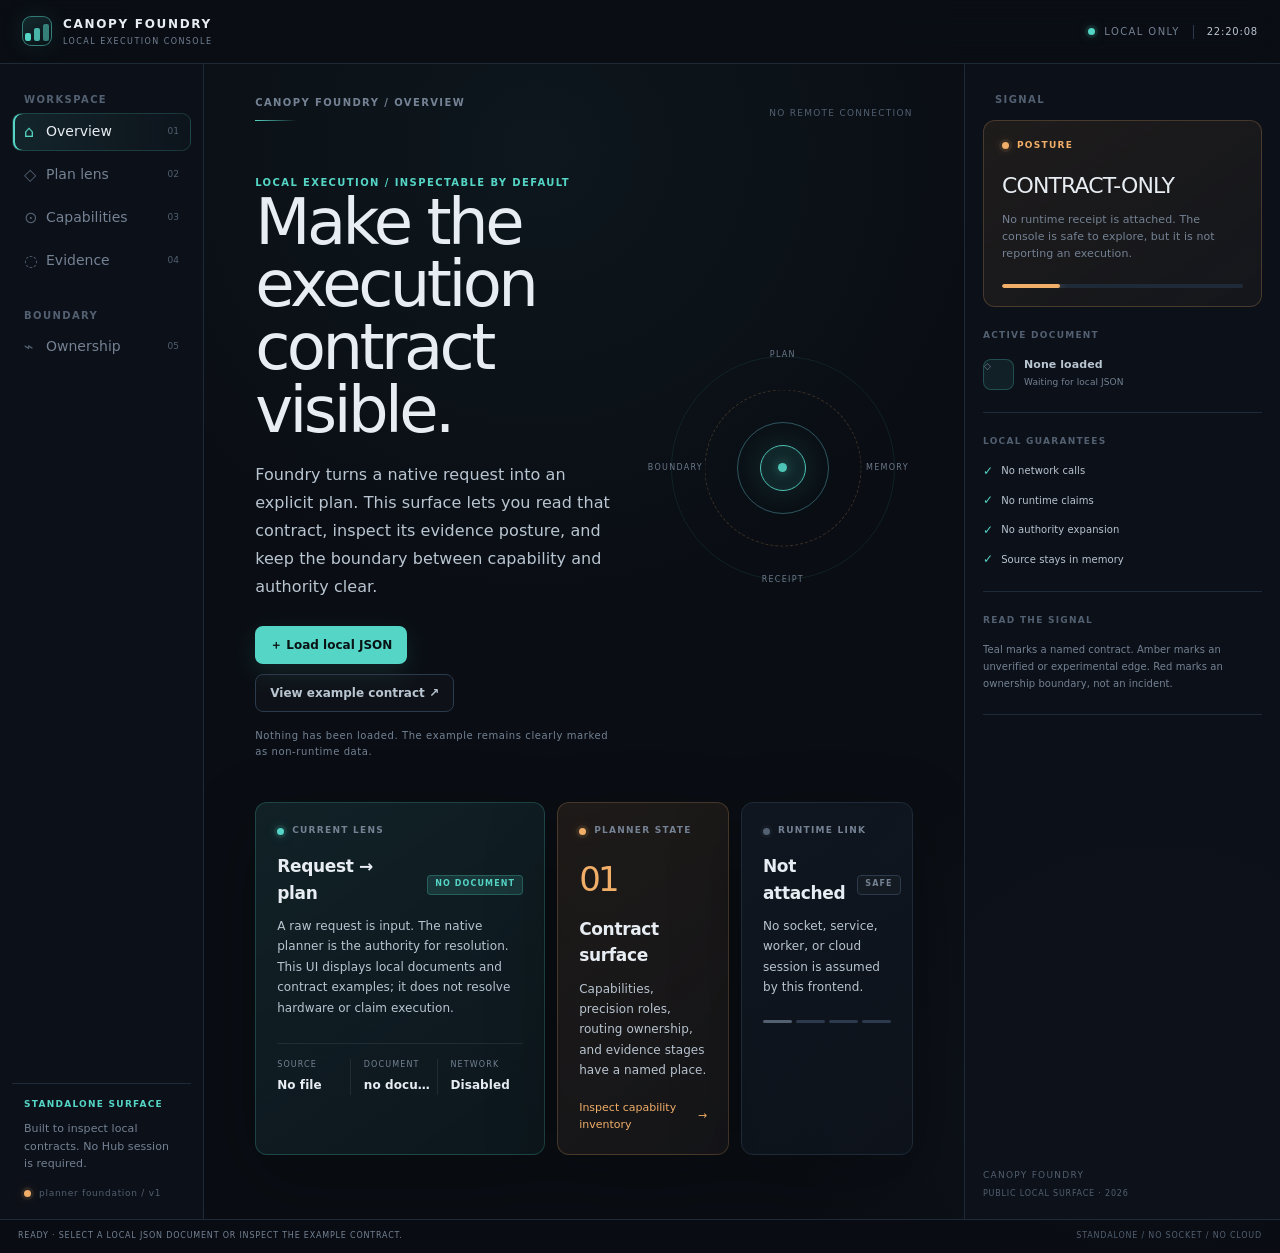
==== frontend/index.html @ 3f26242e "foundry updates" ====
<!doctype html>
<html lang="en" data-view="overview">
  <head>
    <meta charset="utf-8" />
    <meta name="viewport" content="width=device-width, initial-scale=1" />
    <meta
      name="description"
      content="Canopy Foundry local execution console: inspect requests, capability contracts, and bounded evidence without a network service."
    />
    <title>Canopy Foundry · Local execution console</title>
    <link rel="stylesheet" href="./styles.css" />
  </head>
  <body>
    <div class="app-shell">
      <header class="topbar">
        <div class="brand-lockup">
          <div class="brand-mark" aria-hidden="true"><span></span><span></span><span></span></div>
          <div>
            <div class="brand-name">CANOPY FOUNDRY</div>
            <div class="brand-subtitle">LOCAL EXECUTION CONSOLE</div>
          </div>
        </div>
        <div class="topbar-status">
          <span class="status-dot is-teal" aria-hidden="true"></span>
          <span id="runtime-status">LOCAL ONLY</span>
          <span class="topbar-divider" aria-hidden="true"></span>
          <time id="clock" datetime="">--:--</time>
        </div>
      </header>

      <nav class="left-rail" aria-label="Foundry console navigation">
        <div class="rail-label">WORKSPACE</div>
        <button class="nav-item is-active" type="button" data-view="overview">
          <span class="nav-glyph" aria-hidden="true">⌂</span>
          <span>Overview</span>
          <span class="nav-index">01</span>
        </button>
        <button class="nav-item" type="button" data-view="plan">
          <span class="nav-glyph" aria-hidden="true">◇</span>
          <span>Plan lens</span>
          <span class="nav-index">02</span>
        </button>
        <button class="nav-item" type="button" data-view="capabilities">
          <span class="nav-glyph" aria-hidden="true">⊙</span>
          <span>Capabilities</span>
          <span class="nav-index">03</span>
        </button>
        <button class="nav-item" type="button" data-view="evidence">
          <span class="nav-glyph" aria-hidden="true">◌</span>
          <span>Evidence</span>
          <span class="nav-index">04</span>
        </button>

        <div class="rail-label rail-label-spaced">BOUNDARY</div>
        <button class="nav-item" type="button" data-view="boundaries">
          <span class="nav-glyph" aria-hidden="true">⌁</span>
          <span>Ownership</span>
          <span class="nav-index">05</span>
        </button>

        <div class="rail-bottom">
          <div class="rail-bottom-title">STANDALONE SURFACE</div>
          <p>Built to inspect local contracts. No Hub session is required.</p>
          <div class="rail-version"><span class="status-dot is-amber" aria-hidden="true"></span> planner foundation / v1</div>
        </div>
      </nav>

      <main class="main-content">
        <div class="main-heading">
          <div>
            <div class="eyebrow">CANOPY FOUNDRY / <span id="current-view-label">OVERVIEW</span></div>
            <div class="heading-rule" aria-hidden="true"></div>
          </div>
          <div class="heading-meta">NO REMOTE CONNECTION</div>
        </div>

        <section class="view-panel is-active" data-view-panel="overview" aria-labelledby="overview-title">
          <div class="hero-block">
            <div class="hero-copy">
              <div class="eyebrow eyebrow-teal">LOCAL EXECUTION / INSPECTABLE BY DEFAULT</div>
              <h1 id="overview-title">Make the execution contract visible.</h1>
              <p class="hero-lede">
                Foundry turns a native request into an explicit plan. This surface lets you read that contract,
                inspect its evidence posture, and keep the boundary between capability and authority clear.
              </p>
              <div class="hero-actions">
                <button class="button button-primary" type="button" data-action="load-file">
                  <span aria-hidden="true">＋</span> Load local JSON
                </button>
                <button class="button button-quiet" type="button" data-action="example">
                  View example contract <span aria-hidden="true">↗</span>
                </button>
                <input id="request-file" type="file" accept=".json,application/json" hidden />
              </div>
              <p class="microcopy" id="source-note">Nothing has been loaded. The example remains clearly marked as non-runtime data.</p>
            </div>
            <div class="hero-orbit" aria-hidden="true">
              <div class="orbit orbit-outer"></div>
              <div class="orbit orbit-mid"></div>
              <div class="orbit orbit-inner"></div>
              <div class="orbit-core"><span></span></div>
              <div class="orbit-label orbit-label-top">PLAN</div>
              <div class="orbit-label orbit-label-right">MEMORY</div>
              <div class="orbit-label orbit-label-bottom">RECEIPT</div>
              <div class="orbit-label orbit-label-left">BOUNDARY</div>
            </div>
          </div>

          <div class="overview-grid">
            <article class="panel panel-teal panel-large">
              <div class="panel-kicker"><span class="status-dot is-teal" aria-hidden="true"></span> CURRENT LENS</div>
              <div class="panel-title-row">
                <h2>Request → plan</h2>
                <span class="tag tag-teal" id="overview-source-tag">EMPTY</span>
              </div>
              <p class="panel-copy">
                A raw request is input. The native planner is the authority for resolution. This UI displays
                local documents and contract examples; it does not resolve hardware or claim execution.
              </p>
              <div class="metric-row">
                <div class="metric">
                  <span class="metric-label">SOURCE</span>
                  <strong id="overview-source">No file</strong>
                </div>
                <div class="metric">
                  <span class="metric-label">DOCUMENT</span>
                  <strong id="overview-document">—</strong>
                </div>
                <div class="metric">
                  <span class="metric-label">NETWORK</span>
                  <strong>Disabled</strong>
                </div>
              </div>
            </article>

            <article class="panel panel-amber">
              <div class="panel-kicker"><span class="status-dot is-amber" aria-hidden="true"></span> PLANNER STATE</div>
              <div class="state-number">01</div>
              <h2>Contract surface</h2>
              <p class="panel-copy">Capabilities, precision roles, routing ownership, and evidence stages have a named place.</p>
              <button class="inline-link" type="button" data-view-jump="capabilities">Inspect capability inventory <span aria-hidden="true">→</span></button>
            </article>

            <article class="panel panel-muted">
              <div class="panel-kicker"><span class="status-dot is-muted" aria-hidden="true"></span> RUNTIME LINK</div>
              <div class="panel-title-row">
                <h2>Not attached</h2>
                <span class="tag tag-muted">SAFE</span>
              </div>
              <p class="panel-copy">No socket, service, worker, or cloud session is assumed by this frontend.</p>
              <div class="empty-line"><span></span><span></span><span></span><span></span></div>
            </article>
          </div>
        </section>

        <section class="view-panel" data-view-panel="plan" aria-labelledby="plan-title" hidden>
          <div class="view-title-row">
            <div>
              <div class="eyebrow eyebrow-teal">CONTRACT / REQUEST + RESOLUTION</div>
              <h1 id="plan-title">Plan lens</h1>
            </div>
            <span class="tag tag-muted" id="plan-state-tag">NO DOCUMENT</span>
          </div>
          <div class="notice notice-amber">
            <span class="notice-icon" aria-hidden="true">!</span>
            <span><strong>Evidence boundary.</strong> A displayed contract is not proof that a device, kernel, or optimizer actually ran.</span>
          </div>
          <div class="plan-layout">
            <article class="panel">
              <div class="panel-heading">
                <div>
                  <div class="panel-kicker">INPUT DOCUMENT</div>
                  <h2 id="plan-document-name">No local JSON loaded</h2>
                </div>
                <button class="small-button" type="button" data-action="load-file">LOAD</button>
              </div>
              <div class="fact-list" id="request-facts"></div>
              <details class="json-details">
                <summary>View bounded source JSON</summary>
                <pre id="request-json">{}</pre>
              </details>
            </article>

            <article class="panel panel-teal">
              <div class="panel-heading">
                <div>
                  <div class="panel-kicker">RESOLVED SHAPE</div>
                  <h2>ExecutionPlan</h2>
                </div>
                <span class="tag tag-teal">NATIVE OWNER</span>
              </div>
              <div class="fact-list" id="plan-facts"></div>
              <div class="planner-callout">
                <div class="callout-title"><span class="status-dot is-amber" aria-hidden="true"></span> Use the native planner</div>
                <p>Run <code>foundry plan REQUEST.json</code> to obtain a runtime resolution. This panel never substitutes for that result.</p>
              </div>
            </article>

            <article class="panel">
              <div class="panel-heading">
                <div>
                  <div class="panel-kicker">PRECISION ROLES</div>
                  <h2>Representation map</h2>
                </div>
                <span class="tag tag-muted">EXPLICIT</span>
              </div>
              <div class="fact-list" id="precision-facts"></div>
              <div class="thin-rule"></div>
              <p class="microcopy">Master storage, execution views, gradients, accumulators, and optimizer state remain distinct contracts.</p>
            </article>
          </div>
        </section>

        <section class="view-panel" data-view-panel="capabilities" aria-labelledby="capabilities-title" hidden>
          <div class="view-title-row">
            <div>
              <div class="eyebrow eyebrow-teal">INVENTORY / PUBLIC CONTRACT</div>
              <h1 id="capabilities-title">Capabilities</h1>
            </div>
            <span class="tag tag-amber">CATALOG ≠ RUNTIME</span>
          </div>
          <p class="section-lede">The inventory explains what a build or contract knows how to discuss. It does not imply that the current machine has verified or exercised it.</p>
          <div class="capability-table panel">
            <div class="table-head">
              <span>CAPABILITY</span><span>STATE</span><span>EVIDENCE</span><span>BOUNDARY NOTE</span>
            </div>
            <div id="capability-rows"></div>
          </div>
        </section>

        <section class="view-panel" data-view-panel="evidence" aria-labelledby="evidence-title" hidden>
          <div class="view-title-row">
            <div>
              <div class="eyebrow eyebrow-teal">PROVENANCE / NO FLATTENING</div>
              <h1 id="evidence-title">Evidence stages</h1>
            </div>
            <span class="tag tag-muted">BOUNDED RECEIPT MODEL</span>
          </div>
          <p class="section-lede">Requested, resolved, accepted, observed, and persisted are separate claims. A later stage cannot be inferred from an earlier one.</p>
          <div class="evidence-track" id="evidence-track"></div>
          <div class="evidence-grid">
            <article class="panel panel-amber">
              <div class="panel-kicker"><span class="status-dot is-amber" aria-hidden="true"></span> CURRENT POSTURE</div>
              <h2 id="evidence-posture-title">Contract-only</h2>
              <p id="evidence-posture-copy">No runtime receipt is attached. The console is safe to explore, but it is not reporting an execution.</p>
              <div class="posture-meter"><span></span></div>
              <div class="meter-labels"><span>CLAIM DEPTH</span><span>0 / 5</span></div>
            </article>
            <article class="panel">
              <div class="panel-kicker"><span class="status-dot is-teal" aria-hidden="true"></span> RECEIPT FIELDS</div>
              <div class="fact-list" id="receipt-facts"></div>
            </article>
          </div>
        </section>

        <section class="view-panel" data-view-panel="boundaries" aria-labelledby="boundaries-title" hidden>
          <div class="view-title-row">
            <div>
              <div class="eyebrow eyebrow-teal">OWNERSHIP / CONTROL PLANE SEPARATION</div>
              <h1 id="boundaries-title">What belongs where</h1>
            </div>
            <span class="tag tag-teal">STANDALONE FIRST</span>
          </div>
          <p class="section-lede">Foundry is the local execution product. Authority, identity, organization scope, lifecycle, evaluation, and promotion remain outside it.</p>
          <div class="boundary-grid">
            <article class="panel panel-teal">
              <div class="boundary-mark">FOUNDRY</div>
              <h2>Foundry owns</h2>
              <ul class="boundary-list">
                <li>Request admission and plan resolution</li>
                <li>Memory, precision, kernels, routing, and optimizer execution</li>
                <li>Checkpoint integrity and local execution receipts</li>
                <li>Deterministic rejection of unsupported plans</li>
              </ul>
            </article>
            <article class="panel panel-red">
              <div class="boundary-mark">EXTERNAL</div>
              <h2>The Hub owns</h2>
              <ul class="boundary-list">
                <li>Identity, organization scope, roles, and authentication</li>
                <li>Job lifecycle, quotas, cancellation, and worker claims</li>
                <li>Evaluation, audit, promotion, and public projections</li>
                <li>Remote API authority and policy selection</li>
              </ul>
            </article>
            <article class="panel panel-muted boundary-wide">
              <div class="panel-kicker"><span class="status-dot is-muted" aria-hidden="true"></span> THIS FRONTEND</div>
              <h2>Read-only local lens</h2>
              <p class="panel-copy">It reads a JSON file selected by the operator, keeps it in browser memory, and renders bounded inspection views. It does not upload, launch, authorize, or promote anything.</p>
              <div class="boundary-flow">
                <span>JSON file</span><i aria-hidden="true">→</i><strong>local lens</strong><i aria-hidden="true">→</i><span>human review</span>
              </div>
            </article>
          </div>
        </section>
      </main>

      <aside class="right-rail" aria-label="Evidence and local boundary">
        <div class="rail-label">SIGNAL</div>
        <section class="signal-card">
          <div class="signal-topline"><span class="status-dot is-amber" aria-hidden="true"></span><span>POSTURE</span></div>
          <div class="signal-title" id="rail-posture-title">CONTRACT-ONLY</div>
          <p id="rail-posture-copy">No runtime evidence attached.</p>
          <div class="signal-bar"><span></span></div>
        </section>

        <section class="rail-section">
          <div class="rail-section-title">ACTIVE DOCUMENT</div>
          <div class="rail-document">
            <span class="document-icon" aria-hidden="true">◇</span>
            <div>
              <strong id="rail-document-name">None loaded</strong>
              <span id="rail-document-type">Waiting for local JSON</span>
            </div>
          </div>
        </section>

        <section class="rail-section">
          <div class="rail-section-title">LOCAL GUARANTEES</div>
          <div class="guarantee-list">
            <div><span class="check-mark">✓</span><span>No network calls</span></div>
            <div><span class="check-mark">✓</span><span>No runtime claims</span></div>
            <div><span class="check-mark">✓</span><span>No authority expansion</span></div>
            <div><span class="check-mark">✓</span><span>Source stays in memory</span></div>
          </div>
        </section>

        <section class="rail-section rail-note">
          <div class="rail-section-title">READ THE SIGNAL</div>
          <p>Teal marks a named contract. Amber marks an unverified or experimental edge. Red marks an ownership boundary, not an incident.</p>
        </section>

        <div class="right-rail-footer">
          <div>CANOPY FOUNDRY</div>
          <span>PUBLIC LOCAL SURFACE · 2026</span>
        </div>
      </aside>

      <footer class="bottom-bar">
        <span id="footer-message">Ready · select a local JSON document or inspect the example contract.</span>
        <span class="bottom-bar-right">STANDALONE / NO SOCKET / NO CLOUD</span>
      </footer>
    </div>
    <script type="module" src="./app.js"></script>
  </body>
</html>
---- frontend/styles.css ----
:root {
  color-scheme: dark;
  --bg: #0a0e14;
  --bg-raised: #0f151e;
  --bg-raised-2: #141c27;
  --bg-soft: #182331;
  --border: #1e2a38;
  --border-strong: #2b3a4d;
  --text: #e7edf3;
  --text-soft: #b9c5d1;
  --muted: #748294;
  --muted-deep: #526071;
  --teal: #55d5c5;
  --teal-soft: rgba(85, 213, 197, 0.14);
  --cyan: #7fe5f2;
  --amber: #f0ae68;
  --amber-soft: rgba(240, 174, 104, 0.14);
  --red: #ed7875;
  --red-soft: rgba(237, 120, 117, 0.12);
  --shadow: 0 22px 70px rgba(0, 0, 0, 0.28);
  --radius: 12px;
  --left-width: 204px;
  --right-width: 316px;
  --top-height: 64px;
  --bottom-height: 34px;
  font: 14px/1.55 Inter, ui-sans-serif, system-ui, -apple-system, BlinkMacSystemFont, "Segoe UI", sans-serif;
}

* { box-sizing: border-box; }

html { min-width: 320px; background: var(--bg); }

body {
  min-width: 320px;
  min-height: 100vh;
  margin: 0;
  color: var(--text);
  background:
    radial-gradient(circle at 42% 12%, rgba(42, 101, 111, 0.1), transparent 32rem),
    radial-gradient(circle at 90% 88%, rgba(67, 67, 98, 0.08), transparent 28rem),
    var(--bg);
  letter-spacing: 0.005em;
}

button, input { font: inherit; }
button { color: inherit; }

button:focus-visible,
summary:focus-visible {
  outline: 2px solid var(--cyan);
  outline-offset: 3px;
}

.app-shell {
  display: grid;
  grid-template-columns: var(--left-width) minmax(0, 1fr) var(--right-width);
  grid-template-rows: var(--top-height) minmax(0, 1fr) var(--bottom-height);
  min-height: 100vh;
}

.topbar {
  z-index: 2;
  display: flex;
  grid-column: 1 / -1;
  align-items: center;
  justify-content: space-between;
  min-width: 0;
  padding: 0 22px;
  border-bottom: 1px solid var(--border);
  background: rgba(10, 14, 20, 0.9);
  backdrop-filter: blur(16px);
}

.brand-lockup,
.topbar-status,
.panel-kicker,
.signal-topline,
.rail-version,
.guarantee-list div,
.boundary-flow,
.hero-actions,
.panel-title-row,
.view-title-row,
.panel-heading,
.metric-row,
.inline-link,
.notice,
.small-button,
.table-head,
.bottom-bar {
  display: flex;
  align-items: center;
}

.brand-lockup { gap: 11px; }

.brand-mark {
  position: relative;
  display: grid;
  grid-template-columns: repeat(3, 6px);
  align-items: end;
  justify-content: center;
  gap: 3px;
  width: 30px;
  height: 30px;
  padding: 7px 6px;
  border: 1px solid rgba(85, 213, 197, 0.52);
  border-radius: 9px;
  background: linear-gradient(145deg, rgba(85, 213, 197, 0.15), rgba(85, 213, 197, 0.02));
  box-shadow: 0 0 24px rgba(85, 213, 197, 0.1);
}

.brand-mark span {
  display: block;
  height: 8px;
  border-radius: 2px;
  background: var(--teal);
}

.brand-mark span:nth-child(2) { height: 13px; opacity: 0.82; }
.brand-mark span:nth-child(3) { height: 17px; opacity: 0.55; }

.brand-name {
  color: var(--text);
  font-size: 12px;
  font-weight: 760;
  letter-spacing: 0.14em;
}

.brand-subtitle {
  margin-top: 2px;
  color: var(--muted);
  font-size: 8px;
  letter-spacing: 0.18em;
}

.brand-subtitle,
.topbar-status,
.heading-meta,
.rail-label,
.rail-section-title,
.eyebrow,
.metric-label,
.panel-kicker,
.table-head,
.bottom-bar,
.microcopy,
.tag,
.nav-index,
.right-rail-footer,
.signal-topline,
.boundary-mark {
  text-transform: uppercase;
}

.topbar-status {
  gap: 9px;
  color: var(--muted);
  font-size: 10px;
  letter-spacing: 0.14em;
  white-space: nowrap;
}

.topbar-divider {
  width: 1px;
  height: 14px;
  margin: 0 4px;
  background: var(--border-strong);
}

#clock {
  color: var(--text-soft);
  font-variant-numeric: tabular-nums;
  letter-spacing: 0.08em;
}

.status-dot {
  display: inline-block;
  width: 7px;
  height: 7px;
  border-radius: 50%;
  background: var(--muted);
  box-shadow: 0 0 0 3px rgba(116, 130, 148, 0.08);
}

.status-dot.is-teal {
  background: var(--teal);
  box-shadow: 0 0 0 3px rgba(85, 213, 197, 0.1), 0 0 12px rgba(85, 213, 197, 0.38);
}

.status-dot.is-amber {
  background: var(--amber);
  box-shadow: 0 0 0 3px rgba(240, 174, 104, 0.09), 0 0 12px rgba(240, 174, 104, 0.28);
}

.status-dot.is-muted {
  background: var(--muted-deep);
  box-shadow: 0 0 0 3px rgba(82, 96, 113, 0.08);
}

.left-rail,
.right-rail {
  min-height: 0;
  background: rgba(13, 18, 26, 0.7);
}

.left-rail {
  display: flex;
  grid-column: 1;
  grid-row: 2;
  flex-direction: column;
  padding: 28px 12px 18px;
  border-right: 1px solid var(--border);
}

.rail-label {
  padding: 0 12px;
  color: var(--muted-deep);
  font-size: 10px;
  font-weight: 720;
  letter-spacing: 0.14em;
}

.rail-label-spaced { margin-top: 28px; }

.nav-item {
  display: grid;
  grid-template-columns: 22px 1fr auto;
  align-items: center;
  width: 100%;
  min-height: 38px;
  margin-top: 5px;
  padding: 0 11px;
  border: 1px solid transparent;
  border-radius: 9px;
  color: var(--muted);
  background: transparent;
  cursor: pointer;
  text-align: left;
  transition: 150ms ease;
}

.nav-item:hover {
  color: var(--text-soft);
  background: rgba(255, 255, 255, 0.025);
}

.nav-item.is-active {
  border-color: rgba(85, 213, 197, 0.18);
  color: var(--text);
  background: linear-gradient(90deg, rgba(85, 213, 197, 0.11), rgba(85, 213, 197, 0.02));
  box-shadow: inset 2px 0 0 var(--teal);
}

.nav-glyph {
  color: var(--muted-deep);
  font-size: 16px;
  line-height: 1;
}

.nav-item.is-active .nav-glyph { color: var(--teal); }

.nav-index {
  color: var(--muted-deep);
  font-size: 9px;
  font-variant-numeric: tabular-nums;
}

.rail-bottom {
  margin-top: auto;
  padding: 14px 12px 0;
  border-top: 1px solid var(--border);
}

.rail-bottom-title {
  color: var(--teal);
  font-size: 9px;
  font-weight: 720;
  letter-spacing: 0.14em;
}

.rail-bottom p {
  margin: 8px 0 14px;
  color: var(--muted);
  font-size: 11px;
  line-height: 1.6;
}

.rail-version {
  gap: 8px;
  color: var(--muted-deep);
  font-size: 9px;
  letter-spacing: 0.08em;
}

.main-content {
  min-width: 0;
  min-height: 0;
  padding: 26px clamp(22px, 4vw, 58px) 64px;
  overflow: auto;
}

.main-heading {
  display: flex;
  align-items: flex-end;
  justify-content: space-between;
  min-height: 31px;
  margin-bottom: 28px;
}

.eyebrow {
  color: var(--muted);
  font-size: 10px;
  font-weight: 700;
  letter-spacing: 0.14em;
}

.eyebrow-teal { color: var(--teal); }

.heading-rule {
  width: 42px;
  height: 1px;
  margin-top: 10px;
  background: linear-gradient(90deg, var(--teal), transparent);
}

.heading-meta {
  color: var(--muted-deep);
  font-size: 9px;
  letter-spacing: 0.14em;
}

.view-panel {
  max-width: 1080px;
  margin: 0 auto;
  animation: view-in 220ms ease both;
}

.view-panel[hidden] { display: none; }

@keyframes view-in {
  from { opacity: 0; transform: translateY(5px); }
  to { opacity: 1; transform: translateY(0); }
}

.hero-block {
  display: grid;
  grid-template-columns: minmax(0, 1fr) 260px;
  gap: 40px;
  align-items: center;
  min-height: 318px;
  padding: 26px 0 42px;
}

.hero-copy { max-width: 670px; }

h1, h2, p { margin-top: 0; }

h1 {
  max-width: 720px;
  margin-bottom: 20px;
  color: var(--text);
  font-size: clamp(38px, 5vw, 66px);
  font-weight: 430;
  letter-spacing: -0.055em;
  line-height: 0.98;
}

h2 {
  margin-bottom: 10px;
  font-size: 17px;
  font-weight: 560;
  letter-spacing: -0.02em;
}

.hero-lede,
.section-lede {
  max-width: 620px;
  color: var(--text-soft);
  font-size: 16px;
  line-height: 1.75;
}

.hero-lede { margin-bottom: 25px; }
.hero-actions { flex-wrap: wrap; gap: 10px; }

.button,
.small-button {
  border: 1px solid var(--border-strong);
  border-radius: 8px;
  cursor: pointer;
  transition: 150ms ease;
}

.button {
  min-height: 38px;
  padding: 0 14px;
  font-size: 12px;
  font-weight: 650;
}

.button-primary {
  border-color: rgba(85, 213, 197, 0.42);
  color: #091214;
  background: var(--teal);
  box-shadow: 0 8px 24px rgba(85, 213, 197, 0.12);
}

.button-primary:hover {
  background: #78e3d5;
  box-shadow: 0 10px 30px rgba(85, 213, 197, 0.2);
}

.button-quiet {
  color: var(--text-soft);
  background: rgba(255, 255, 255, 0.02);
}

.button-quiet:hover,
.small-button:hover {
  border-color: var(--teal);
  color: var(--text);
  background: var(--teal-soft);
}

.microcopy {
  margin: 16px 0 0;
  color: var(--muted);
  font-size: 10px;
  line-height: 1.6;
  letter-spacing: 0.06em;
  text-transform: none;
}

.hero-orbit {
  position: relative;
  width: 240px;
  height: 240px;
  margin: 0 auto;
  opacity: 0.92;
}

.orbit {
  position: absolute;
  inset: 50%;
  border: 1px solid rgba(85, 213, 197, 0.2);
  border-radius: 50%;
  transform: translate(-50%, -50%);
}

.orbit-outer { width: 224px; height: 224px; border-color: rgba(85, 213, 197, 0.11); }
.orbit-mid {
  width: 157px;
  height: 157px;
  border-style: dashed;
  border-color: rgba(240, 174, 104, 0.24);
  animation: orbit-spin 24s linear infinite;
}
.orbit-inner { width: 92px; height: 92px; border-color: rgba(127, 229, 242, 0.35); }

@keyframes orbit-spin {
  to { transform: translate(-50%, -50%) rotate(360deg); }
}

.orbit-core {
  position: absolute;
  top: 50%;
  left: 50%;
  display: grid;
  place-items: center;
  width: 46px;
  height: 46px;
  border: 1px solid var(--teal);
  border-radius: 50%;
  background: rgba(85, 213, 197, 0.08);
  box-shadow: 0 0 40px rgba(85, 213, 197, 0.2), inset 0 0 20px rgba(85, 213, 197, 0.12);
  transform: translate(-50%, -50%);
}

.orbit-core span {
  width: 9px;
  height: 9px;
  border-radius: 50%;
  background: var(--teal);
  box-shadow: 0 0 14px var(--teal);
}

.orbit-label {
  position: absolute;
  color: var(--muted);
  font-size: 8px;
  letter-spacing: 0.16em;
}

.orbit-label-top { top: 1px; left: 50%; transform: translateX(-50%); }
.orbit-label-right { top: 50%; right: -6px; transform: translateY(-50%); }
.orbit-label-bottom { bottom: 1px; left: 50%; transform: translateX(-50%); }
.orbit-label-left { top: 50%; left: -15px; transform: translateY(-50%); }

.overview-grid,
.plan-layout,
.evidence-grid,
.boundary-grid {
  display: grid;
  gap: 12px;
}

.overview-grid { grid-template-columns: 1.35fr 0.8fr 0.8fr; }

.panel {
  min-width: 0;
  padding: 21px;
  border: 1px solid var(--border);
  border-radius: var(--radius);
  background: linear-gradient(145deg, rgba(20, 28, 39, 0.86), rgba(14, 20, 29, 0.86));
  box-shadow: var(--shadow);
}

.panel-teal {
  border-color: rgba(85, 213, 197, 0.22);
  background: linear-gradient(145deg, rgba(25, 53, 57, 0.5), rgba(14, 26, 32, 0.76));
}

.panel-amber {
  border-color: rgba(240, 174, 104, 0.21);
  background: linear-gradient(145deg, rgba(52, 40, 30, 0.48), rgba(24, 24, 27, 0.8));
}

.panel-red {
  border-color: rgba(237, 120, 117, 0.22);
  background: linear-gradient(145deg, rgba(55, 33, 38, 0.42), rgba(25, 22, 28, 0.82));
}

.panel-muted {
  background: linear-gradient(145deg, rgba(20, 28, 39, 0.64), rgba(14, 20, 29, 0.72));
}

.panel-large { min-height: 226px; }

.panel-kicker, .panel-heading { gap: 8px; }

.panel-kicker {
  margin-bottom: 15px;
  color: var(--muted);
  font-size: 9px;
  font-weight: 720;
  letter-spacing: 0.14em;
}

.panel-title-row { justify-content: space-between; gap: 12px; }
.panel-copy { color: var(--text-soft); font-size: 12px; line-height: 1.7; }

.tag {
  display: inline-flex;
  align-items: center;
  min-height: 20px;
  padding: 0 7px;
  border: 1px solid var(--border-strong);
  border-radius: 4px;
  color: var(--muted);
  font-size: 8px;
  font-weight: 750;
  letter-spacing: 0.14em;
  white-space: nowrap;
}

.tag-teal {
  border-color: rgba(85, 213, 197, 0.25);
  color: var(--teal);
  background: var(--teal-soft);
}

.tag-amber {
  border-color: rgba(240, 174, 104, 0.26);
  color: var(--amber);
  background: var(--amber-soft);
}

.tag-muted { color: var(--muted); background: rgba(255, 255, 255, 0.025); }

.metric-row {
  gap: 0;
  margin-top: 25px;
  padding-top: 15px;
  border-top: 1px solid rgba(255, 255, 255, 0.08);
}

.metric { flex: 1; min-width: 0; }
.metric + .metric { padding-left: 13px; border-left: 1px solid rgba(255, 255, 255, 0.08); }
.metric-label { display: block; margin-bottom: 5px; color: var(--muted); font-size: 8px; letter-spacing: 0.14em; }
.metric strong {
  display: block;
  overflow: hidden;
  color: var(--text);
  font-size: 12px;
  font-weight: 580;
  text-overflow: ellipsis;
  white-space: nowrap;
}

.state-number {
  margin: 3px 0 10px;
  color: var(--amber);
  font-size: 34px;
  font-weight: 300;
  letter-spacing: -0.08em;
}

.inline-link {
  gap: 8px;
  margin-top: 18px;
  padding: 0;
  border: 0;
  color: var(--amber);
  background: none;
  cursor: pointer;
  font-size: 11px;
  text-align: left;
}

.inline-link:hover { color: var(--text); }
.empty-line { display: flex; gap: 4px; margin-top: 22px; }
.empty-line span { display: block; height: 3px; flex: 1; border-radius: 2px; background: var(--border-strong); }
.empty-line span:nth-child(1) { background: var(--muted-deep); }

.view-title-row { justify-content: space-between; gap: 20px; margin-bottom: 18px; }
.view-title-row h1 { margin: 7px 0 0; font-size: clamp(34px, 4vw, 52px); }
.section-lede { max-width: 760px; margin-bottom: 28px; font-size: 14px; }

.notice {
  gap: 10px;
  margin-bottom: 12px;
  padding: 12px 14px;
  border: 1px solid rgba(240, 174, 104, 0.2);
  border-radius: 8px;
  color: var(--text-soft);
  background: rgba(240, 174, 104, 0.07);
  font-size: 11px;
}

.notice strong { color: var(--amber); }
.notice-icon {
  display: grid;
  flex: 0 0 auto;
  place-items: center;
  width: 17px;
  height: 17px;
  border: 1px solid rgba(240, 174, 104, 0.45);
  border-radius: 50%;
  color: var(--amber);
  font-size: 10px;
  font-weight: 800;
}

.plan-layout { grid-template-columns: repeat(3, minmax(0, 1fr)); }

.panel-heading {
  align-items: flex-start;
  justify-content: space-between;
  min-height: 47px;
  margin-bottom: 14px;
}

.panel-heading h2 { margin-bottom: 0; }

.small-button {
  min-height: 27px;
  padding: 0 9px;
  color: var(--teal);
  background: transparent;
  font-size: 9px;
  font-weight: 760;
  letter-spacing: 0.12em;
}

.fact-list { border-top: 1px solid var(--border); }

.fact-row {
  display: grid;
  grid-template-columns: 1fr minmax(0, 1.2fr);
  gap: 14px;
  padding: 10px 0;
  border-bottom: 1px solid rgba(255, 255, 255, 0.055);
}

.fact-label { color: var(--muted); font-size: 10px; }
.fact-value {
  overflow: hidden;
  color: var(--text-soft);
  font-size: 11px;
  text-align: right;
  text-overflow: ellipsis;
  white-space: nowrap;
}

.fact-value.tone-teal { color: var(--teal); }
.fact-value.tone-amber { color: var(--amber); }
.fact-value.tone-red { color: var(--red); }

.json-details { margin-top: 15px; }
.json-details summary { color: var(--muted); cursor: pointer; font-size: 10px; }

pre {
  max-height: 220px;
  margin: 12px 0 0;
  padding: 12px;
  overflow: auto;
  border: 1px solid var(--border);
  border-radius: 8px;
  color: var(--text-soft);
  background: rgba(0, 0, 0, 0.18);
  font: 10px/1.6 "SFMono-Regular", Consolas, "Liberation Mono", monospace;
  white-space: pre-wrap;
  word-break: break-word;
}

code {
  padding: 2px 5px;
  border: 1px solid rgba(85, 213, 197, 0.16);
  border-radius: 4px;
  color: var(--teal);
  background: rgba(85, 213, 197, 0.07);
  font: 10px "SFMono-Regular", Consolas, "Liberation Mono", monospace;
}

.planner-callout {
  margin-top: 17px;
  padding: 12px;
  border: 1px solid rgba(240, 174, 104, 0.2);
  border-radius: 8px;
  background: rgba(240, 174, 104, 0.06);
}

.callout-title { display: flex; align-items: center; gap: 8px; color: var(--amber); font-size: 10px; font-weight: 700; }
.planner-callout p { margin: 8px 0 0; color: var(--muted); font-size: 10px; line-height: 1.6; }
.thin-rule { height: 1px; margin: 18px 0 14px; background: var(--border); }

.capability-table { padding: 0; overflow: hidden; }

.table-head,
.capability-row {
  display: grid;
  grid-template-columns: minmax(150px, 1.1fr) 115px 150px minmax(170px, 1.4fr);
  gap: 14px;
  align-items: center;
}

.table-head {
  min-height: 37px;
  padding: 0 18px;
  color: var(--muted);
  background: rgba(255, 255, 255, 0.025);
  font-size: 8px;
  font-weight: 750;
  letter-spacing: 0.14em;
}

.capability-row {
  min-height: 54px;
  padding: 0 18px;
  border-top: 1px solid rgba(255, 255, 255, 0.055);
  color: var(--text-soft);
  font-size: 11px;
}

.capability-row:hover { background: rgba(85, 213, 197, 0.025); }
.capability-name { color: var(--text); font: 11px "SFMono-Regular", Consolas, "Liberation Mono", monospace; }
.capability-state, .capability-evidence { font-size: 10px; }
.capability-state { color: var(--teal); }
.capability-state.is-amber, .capability-evidence.is-amber { color: var(--amber); }
.capability-state.is-muted, .capability-evidence.is-muted { color: var(--muted); }
.capability-note { color: var(--muted); font-size: 10px; }

.evidence-track {
  position: relative;
  display: grid;
  grid-template-columns: repeat(5, 1fr);
  gap: 0;
  margin: 38px 0 44px;
}

.evidence-track::before {
  position: absolute;
  top: 10px;
  right: 7%;
  left: 7%;
  height: 1px;
  background: linear-gradient(90deg, var(--teal), var(--border-strong) 54%, var(--border));
  content: "";
}

.evidence-stage { position: relative; z-index: 1; text-align: center; }

.evidence-node {
  width: 21px;
  height: 21px;
  margin: 0 auto 11px;
  border: 1px solid var(--border-strong);
  border-radius: 50%;
  background: var(--bg);
  box-shadow: 0 0 0 6px var(--bg);
}

.evidence-node.is-current {
  border-color: var(--amber);
  background: var(--amber-soft);
  box-shadow: 0 0 0 6px var(--bg), 0 0 22px rgba(240, 174, 104, 0.17);
}

.evidence-node.is-contract { border-color: var(--teal); background: var(--teal-soft); }
.evidence-stage strong { display: block; color: var(--text); font-size: 11px; font-weight: 600; }
.evidence-stage span { display: block; margin-top: 4px; color: var(--muted); font-size: 9px; }
.evidence-grid { grid-template-columns: 1fr 1fr; }
.evidence-grid h2 { margin-top: 2px; }

.posture-meter,
.signal-bar {
  height: 4px;
  margin-top: 22px;
  overflow: hidden;
  border-radius: 4px;
  background: var(--border);
}

.posture-meter span,
.signal-bar span {
  display: block;
  width: 24%;
  height: 100%;
  border-radius: inherit;
  background: var(--amber);
  box-shadow: 0 0 10px rgba(240, 174, 104, 0.5);
}

.meter-labels { display: flex; justify-content: space-between; margin-top: 7px; color: var(--muted); font-size: 8px; letter-spacing: 0.12em; }

.boundary-grid { grid-template-columns: 1fr 1fr; }
.boundary-wide { grid-column: 1 / -1; }
.boundary-mark { margin-bottom: 18px; color: var(--teal); font-size: 9px; font-weight: 750; letter-spacing: 0.14em; }
.panel-red .boundary-mark { color: var(--red); }

.boundary-list {
  display: grid;
  gap: 11px;
  margin: 20px 0 0;
  padding: 0;
  list-style: none;
}

.boundary-list li { position: relative; padding-left: 18px; color: var(--text-soft); font-size: 12px; }
.boundary-list li::before {
  position: absolute;
  top: 0.62em;
  left: 0;
  width: 5px;
  height: 5px;
  border-radius: 50%;
  background: var(--teal);
  content: "";
}
.panel-red .boundary-list li::before { background: var(--red); }
.boundary-flow { flex-wrap: wrap; gap: 11px; margin-top: 20px; color: var(--muted); font-size: 11px; }
.boundary-flow strong { color: var(--teal); font-weight: 600; }
.boundary-flow i { color: var(--muted-deep); font-style: normal; }

.right-rail {
  display: flex;
  grid-column: 3;
  grid-row: 2;
  flex-direction: column;
  padding: 28px 18px 18px;
  border-left: 1px solid var(--border);
}

.signal-card {
  margin-top: 12px;
  padding: 18px;
  border: 1px solid rgba(240, 174, 104, 0.22);
  border-radius: var(--radius);
  background: linear-gradient(145deg, rgba(53, 42, 31, 0.45), rgba(22, 24, 29, 0.86));
}

.signal-topline { gap: 8px; color: var(--amber); font-size: 9px; font-weight: 750; letter-spacing: 0.14em; }
.signal-title { margin: 17px 0 7px; color: var(--text); font-size: 22px; font-weight: 430; letter-spacing: -0.04em; }
.signal-card p { min-height: 35px; margin-bottom: 0; color: var(--muted); font-size: 11px; line-height: 1.55; }

.rail-section { padding: 22px 0; border-bottom: 1px solid var(--border); }
.rail-section-title { margin-bottom: 13px; color: var(--muted-deep); font-size: 9px; font-weight: 750; letter-spacing: 0.14em; }
.rail-document { display: flex; align-items: center; gap: 10px; }

.document-icon {
  display: grid;
  place-items: center;
  width: 31px;
  height: 31px;
  border: 1px solid rgba(85, 213, 197, 0.26);
  border-radius: 8px;
  color: var(--teal);
  background: rgba(85, 213, 197, 0.08);
  font-size: 18px;
}

.rail-document strong,
.rail-document span {
  display: block;
  max-width: 200px;
  overflow: hidden;
  text-overflow: ellipsis;
  white-space: nowrap;
}

.rail-document strong { color: var(--text-soft); font-size: 11px; font-weight: 600; }
.rail-document span { margin-top: 3px; color: var(--muted); font-size: 9px; }
.guarantee-list { display: grid; gap: 11px; }
.guarantee-list div { gap: 8px; color: var(--text-soft); font-size: 10px; }
.check-mark { color: var(--teal); font-size: 12px; }
.rail-note p { margin: 0; color: var(--muted); font-size: 10px; line-height: 1.7; }

.right-rail-footer {
  margin-top: auto;
  padding-top: 20px;
  color: var(--muted-deep);
  font-size: 9px;
  letter-spacing: 0.14em;
}

.right-rail-footer span { display: block; margin-top: 5px; font-size: 8px; letter-spacing: 0.1em; }

.bottom-bar {
  z-index: 2;
  grid-column: 1 / -1;
  grid-row: 3;
  justify-content: space-between;
  gap: 20px;
  min-width: 0;
  padding: 0 18px;
  border-top: 1px solid var(--border);
  color: var(--muted);
  background: rgba(10, 14, 20, 0.92);
  font-size: 8px;
  letter-spacing: 0.1em;
}

.bottom-bar > span { overflow: hidden; text-overflow: ellipsis; white-space: nowrap; }
.bottom-bar-right { color: var(--muted-deep); }

@media (max-width: 1180px) {
  :root { --right-width: 270px; }
  .overview-grid { grid-template-columns: 1fr 1fr; }
  .panel-large { grid-column: 1 / -1; }
  .table-head, .capability-row {
    grid-template-columns: minmax(130px, 1fr) 95px 125px minmax(130px, 1.3fr);
    gap: 9px;
  }
}

@media (max-width: 930px) {
  .app-shell { grid-template-columns: 176px minmax(0, 1fr); }
  .right-rail { display: none; }
  .hero-block { grid-template-columns: minmax(0, 1fr) 190px; gap: 18px; }
  .hero-orbit { transform: scale(0.84); }
  .plan-layout { grid-template-columns: 1fr 1fr; }
  .plan-layout article:last-child { grid-column: 1 / -1; }
}

@media (max-width: 700px) {
  .app-shell { display: block; }
  .topbar { min-height: var(--top-height); }
  .left-rail {
    display: flex;
    flex-direction: row;
    gap: 4px;
    min-height: 58px;
    padding: 8px 12px;
    overflow-x: auto;
    border-right: 0;
    border-bottom: 1px solid var(--border);
  }
  .left-rail .rail-label, .rail-bottom, .nav-index { display: none; }
  .rail-label-spaced { display: none; }
  .nav-item { display: flex; flex: 0 0 auto; gap: 7px; width: auto; min-height: 38px; padding: 0 11px; }
  .main-content { padding: 22px 16px 52px; }
  .main-heading { margin-bottom: 12px; }
  .heading-meta { display: none; }
  .hero-block { display: block; min-height: 0; padding: 28px 0 34px; }
  h1 { font-size: clamp(38px, 13vw, 58px); }
  .hero-orbit { display: none; }
  .overview-grid, .plan-layout, .evidence-grid, .boundary-grid { grid-template-columns: 1fr; }
  .panel-large, .plan-layout article:last-child, .boundary-wide { grid-column: auto; }
  .view-title-row { align-items: flex-start; }
  .view-title-row h1 { font-size: 38px; }
  .view-title-row > .tag { margin-top: 4px; }
  .table-head { display: none; }
  .capability-row {
    grid-template-columns: 1fr auto;
    gap: 5px 10px;
    padding: 13px 14px;
  }
  .capability-name { grid-column: 1 / -1; }
  .capability-note { grid-column: 1 / -1; }
  .evidence-track { gap: 4px; margin: 28px -6px 34px; }
  .evidence-stage strong { font-size: 9px; }
  .evidence-stage span { min-height: 24px; font-size: 8px; }
  .bottom-bar { position: fixed; right: 0; bottom: 0; left: 0; }
  .bottom-bar-right { display: none; }
}

@media (prefers-reduced-motion: reduce) {
  *, *::before, *::after {
    animation-duration: 0.01ms !important;
    animation-iteration-count: 1 !important;
    scroll-behavior: auto !important;
    transition-duration: 0.01ms !important;
  }
}
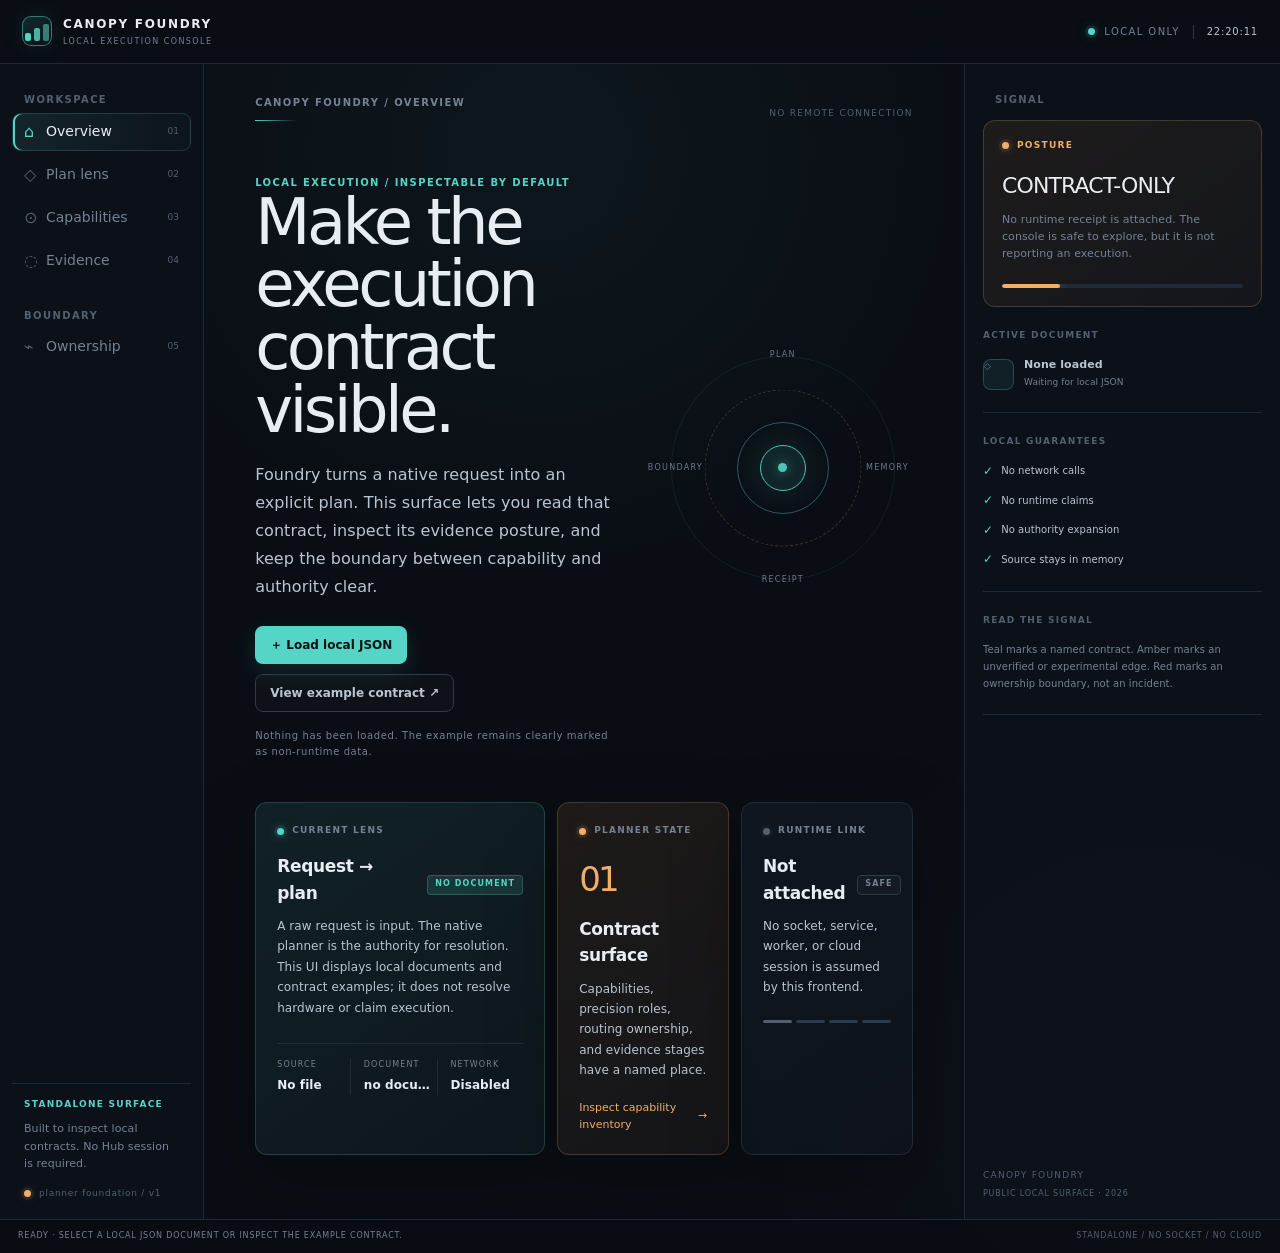
==== commit f2adffba: "validation: compose reviewed Foundry Unicode visual and generation contracts" ====
--- a/frontend/index.html
+++ b/frontend/index.html
@@ -217,9 +217,10 @@
               <div class="eyebrow eyebrow-teal">INVENTORY / PUBLIC CONTRACT</div>
               <h1 id="capabilities-title">Capabilities</h1>
             </div>
-            <span class="tag tag-amber">CATALOG ≠ RUNTIME</span>
+            <span class="tag tag-amber" id="capability-state-tag">NO INVENTORY</span>
           </div>
           <p class="section-lede">The inventory explains what a build or contract knows how to discuss. It does not imply that the current machine has verified or exercised it.</p>
+          <p class="microcopy" id="capability-source-note" role="status">Select a native capability inventory or public catalog. No capability claims are loaded.</p>
           <div class="capability-table panel">
             <div class="table-head">
               <span>CAPABILITY</span><span>STATE</span><span>EVIDENCE</span><span>BOUNDARY NOTE</span>
